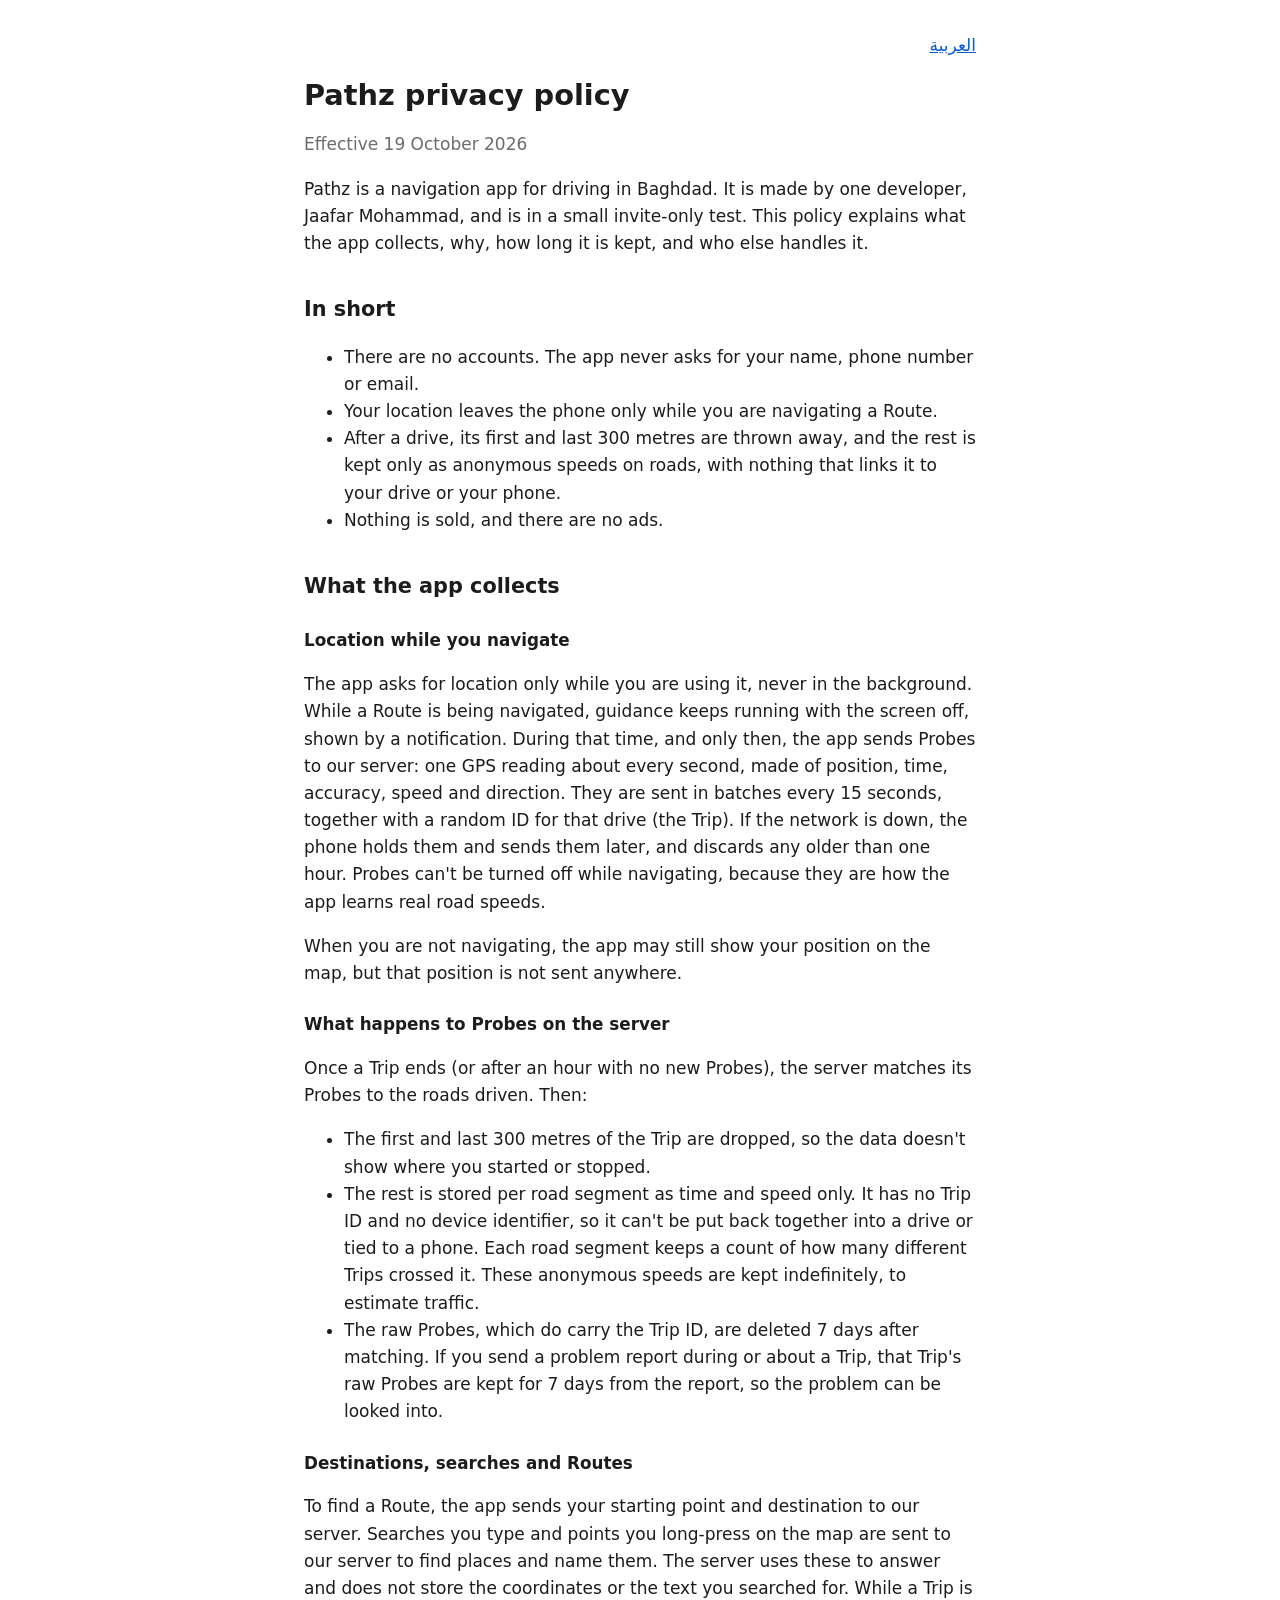
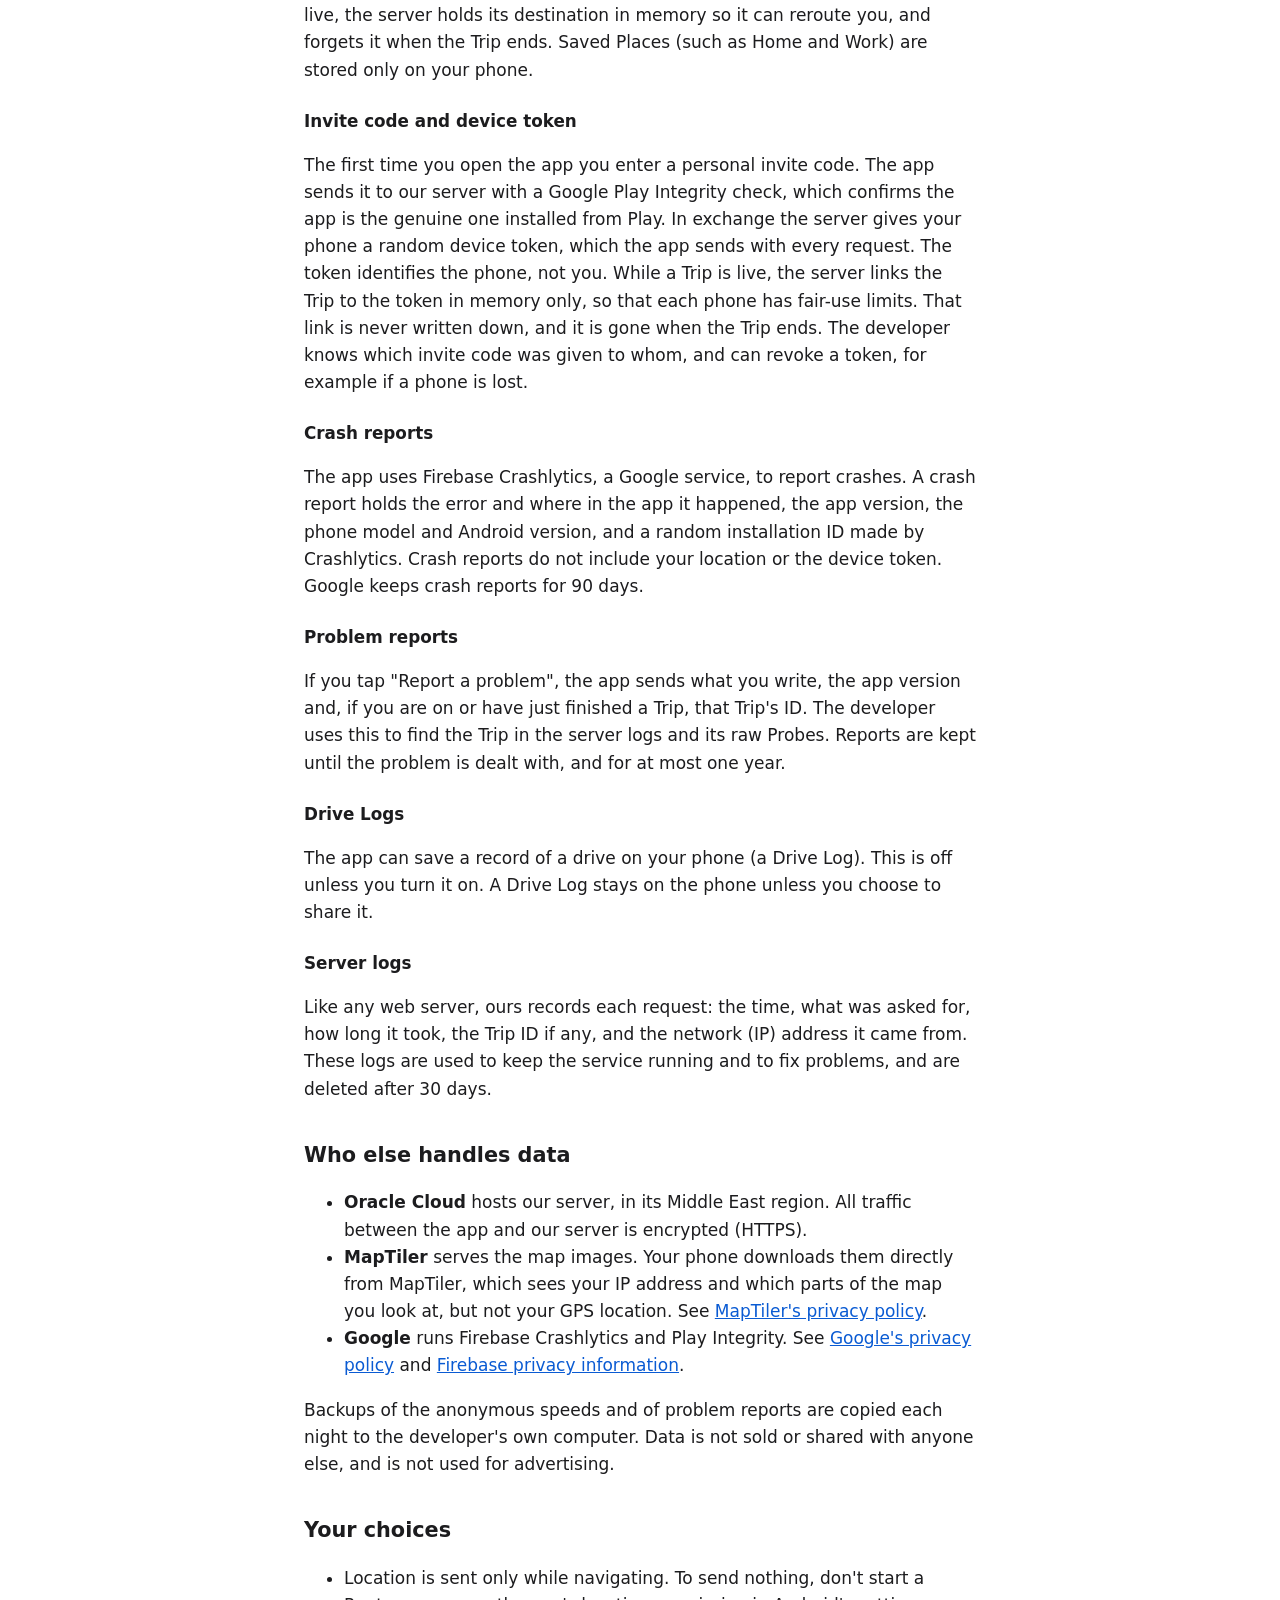
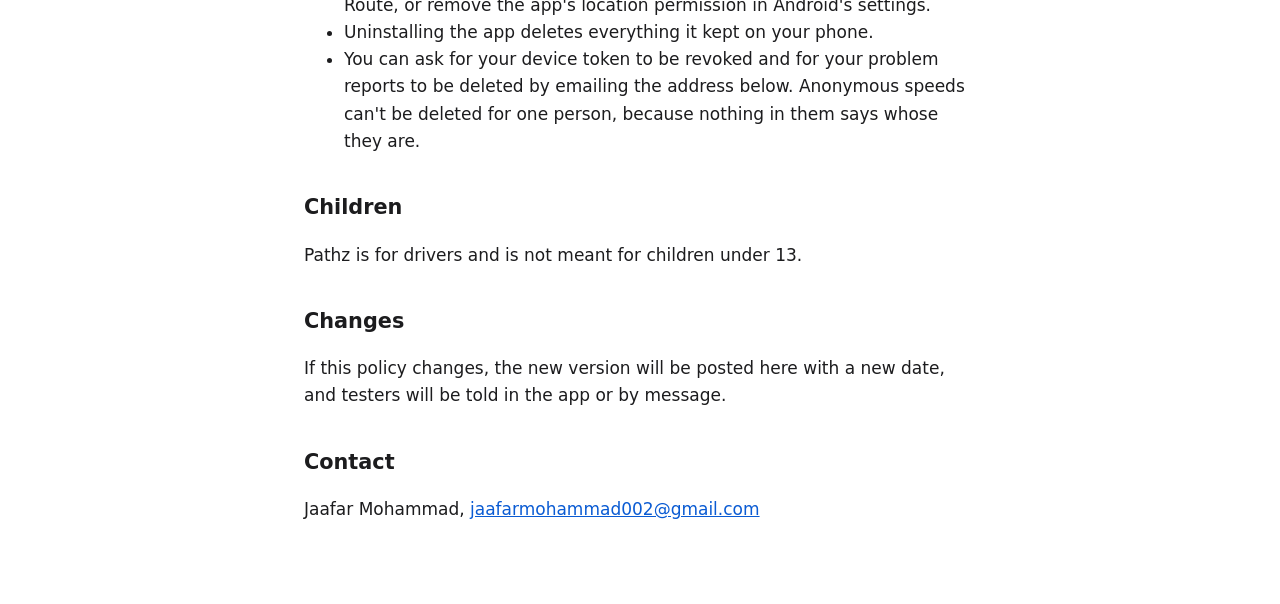
==== index.html @ 65086886 "Publish the Pathz privacy policy" ====
<!doctype html>
<html lang="en" dir="ltr">
<head>
<meta charset="utf-8">
<meta name="viewport" content="width=device-width, initial-scale=1">
<title>Pathz privacy policy</title>
<link rel="stylesheet" href="style.css">
<link rel="alternate" hreflang="ar" href="ar.html">
</head>
<body>
<main>
<p class="lang"><a href="ar.html" hreflang="ar" lang="ar">العربية</a></p>

<h1>Pathz privacy policy</h1>
<p class="meta">Effective 19 October 2026</p>

<p>Pathz is a navigation app for driving in Baghdad. It is made by one developer, Jaafar Mohammad, and is in a small invite-only test. This policy explains what the app collects, why, how long it is kept, and who else handles it.</p>

<h2>In short</h2>
<ul>
  <li>There are no accounts. The app never asks for your name, phone number or email.</li>
  <li>Your location leaves the phone only while you are navigating a Route.</li>
  <li>After a drive, its first and last 300 metres are thrown away, and the rest is kept only as anonymous speeds on roads, with nothing that links it to your drive or your phone.</li>
  <li>Nothing is sold, and there are no ads.</li>
</ul>

<h2>What the app collects</h2>

<h3>Location while you navigate</h3>
<p>The app asks for location only while you are using it, never in the background. While a Route is being navigated, guidance keeps running with the screen off, shown by a notification. During that time, and only then, the app sends Probes to our server: one GPS reading about every second, made of position, time, accuracy, speed and direction. They are sent in batches every 15 seconds, together with a random ID for that drive (the Trip). If the network is down, the phone holds them and sends them later, and discards any older than one hour. Probes can't be turned off while navigating, because they are how the app learns real road speeds.</p>
<p>When you are not navigating, the app may still show your position on the map, but that position is not sent anywhere.</p>

<h3>What happens to Probes on the server</h3>
<p>Once a Trip ends (or after an hour with no new Probes), the server matches its Probes to the roads driven. Then:</p>
<ul>
  <li>The first and last 300 metres of the Trip are dropped, so the data doesn't show where you started or stopped.</li>
  <li>The rest is stored per road segment as time and speed only. It has no Trip ID and no device identifier, so it can't be put back together into a drive or tied to a phone. Each road segment keeps a count of how many different Trips crossed it. These anonymous speeds are kept indefinitely, to estimate traffic.</li>
  <li>The raw Probes, which do carry the Trip ID, are deleted 7 days after matching. If you send a problem report during or about a Trip, that Trip's raw Probes are kept for 7 days from the report, so the problem can be looked into.</li>
</ul>

<h3>Destinations, searches and Routes</h3>
<p>To find a Route, the app sends your starting point and destination to our server. Searches you type and points you long-press on the map are sent to our server to find places and name them. The server uses these to answer and does not store the coordinates or the text you searched for. While a Trip is live, the server holds its destination in memory so it can reroute you, and forgets it when the Trip ends. Saved Places (such as Home and Work) are stored only on your phone.</p>

<h3>Invite code and device token</h3>
<p>The first time you open the app you enter a personal invite code. The app sends it to our server with a Google Play Integrity check, which confirms the app is the genuine one installed from Play. In exchange the server gives your phone a random device token, which the app sends with every request. The token identifies the phone, not you. While a Trip is live, the server links the Trip to the token in memory only, so that each phone has fair-use limits. That link is never written down, and it is gone when the Trip ends. The developer knows which invite code was given to whom, and can revoke a token, for example if a phone is lost.</p>

<h3>Crash reports</h3>
<p>The app uses Firebase Crashlytics, a Google service, to report crashes. A crash report holds the error and where in the app it happened, the app version, the phone model and Android version, and a random installation ID made by Crashlytics. Crash reports do not include your location or the device token. Google keeps crash reports for 90 days.</p>

<h3>Problem reports</h3>
<p>If you tap "Report a problem", the app sends what you write, the app version and, if you are on or have just finished a Trip, that Trip's ID. The developer uses this to find the Trip in the server logs and its raw Probes. Reports are kept until the problem is dealt with, and for at most one year.</p>

<h3>Drive Logs</h3>
<p>The app can save a record of a drive on your phone (a Drive Log). This is off unless you turn it on. A Drive Log stays on the phone unless you choose to share it.</p>

<h3>Server logs</h3>
<p>Like any web server, ours records each request: the time, what was asked for, how long it took, the Trip ID if any, and the network (IP) address it came from. These logs are used to keep the service running and to fix problems, and are deleted after 30 days.</p>

<h2>Who else handles data</h2>
<ul>
  <li><strong>Oracle Cloud</strong> hosts our server, in its Middle East region. All traffic between the app and our server is encrypted (HTTPS).</li>
  <li><strong>MapTiler</strong> serves the map images. Your phone downloads them directly from MapTiler, which sees your IP address and which parts of the map you look at, but not your GPS location. See <a href="https://www.maptiler.com/privacy-policy/">MapTiler's privacy policy</a>.</li>
  <li><strong>Google</strong> runs Firebase Crashlytics and Play Integrity. See <a href="https://policies.google.com/privacy">Google's privacy policy</a> and <a href="https://firebase.google.com/support/privacy">Firebase privacy information</a>.</li>
</ul>
<p>Backups of the anonymous speeds and of problem reports are copied each night to the developer's own computer. Data is not sold or shared with anyone else, and is not used for advertising.</p>

<h2>Your choices</h2>
<ul>
  <li>Location is sent only while navigating. To send nothing, don't start a Route, or remove the app's location permission in Android's settings.</li>
  <li>Uninstalling the app deletes everything it kept on your phone.</li>
  <li>You can ask for your device token to be revoked and for your problem reports to be deleted by emailing the address below. Anonymous speeds can't be deleted for one person, because nothing in them says whose they are.</li>
</ul>

<h2>Children</h2>
<p>Pathz is for drivers and is not meant for children under 13.</p>

<h2>Changes</h2>
<p>If this policy changes, the new version will be posted here with a new date, and testers will be told in the app or by message.</p>

<h2>Contact</h2>
<p>Jaafar Mohammad, <a href="mailto:jaafarmohammad002@gmail.com">jaafarmohammad002@gmail.com</a></p>
</main>
</body>
</html>
---- style.css ----
:root {
  color-scheme: light dark;
  --text: #1c1c1e;
  --muted: #6b6b70;
  --bg: #ffffff;
  --link: #0a5bd3;
}
@media (prefers-color-scheme: dark) {
  :root {
    --text: #ececef;
    --muted: #a0a0a8;
    --bg: #16161a;
    --link: #7fb0ff;
  }
}
body {
  margin: 0;
  background: var(--bg);
  color: var(--text);
  font: 17px/1.6 system-ui, -apple-system, "Segoe UI", "Noto Sans Arabic", "Noto Sans", sans-serif;
}
main {
  max-width: 42rem;
  margin: 0 auto;
  padding: 2rem 16px 4rem;
}
h1 { font-size: 1.8rem; line-height: 1.25; margin-bottom: 0.25rem; }
h2 { font-size: 1.3rem; margin-top: 2.25rem; }
h3 { font-size: 1.05rem; margin-top: 1.5rem; }
a { color: var(--link); }
.meta, .lang { color: var(--muted); }
.lang { text-align: end; margin: 0; }
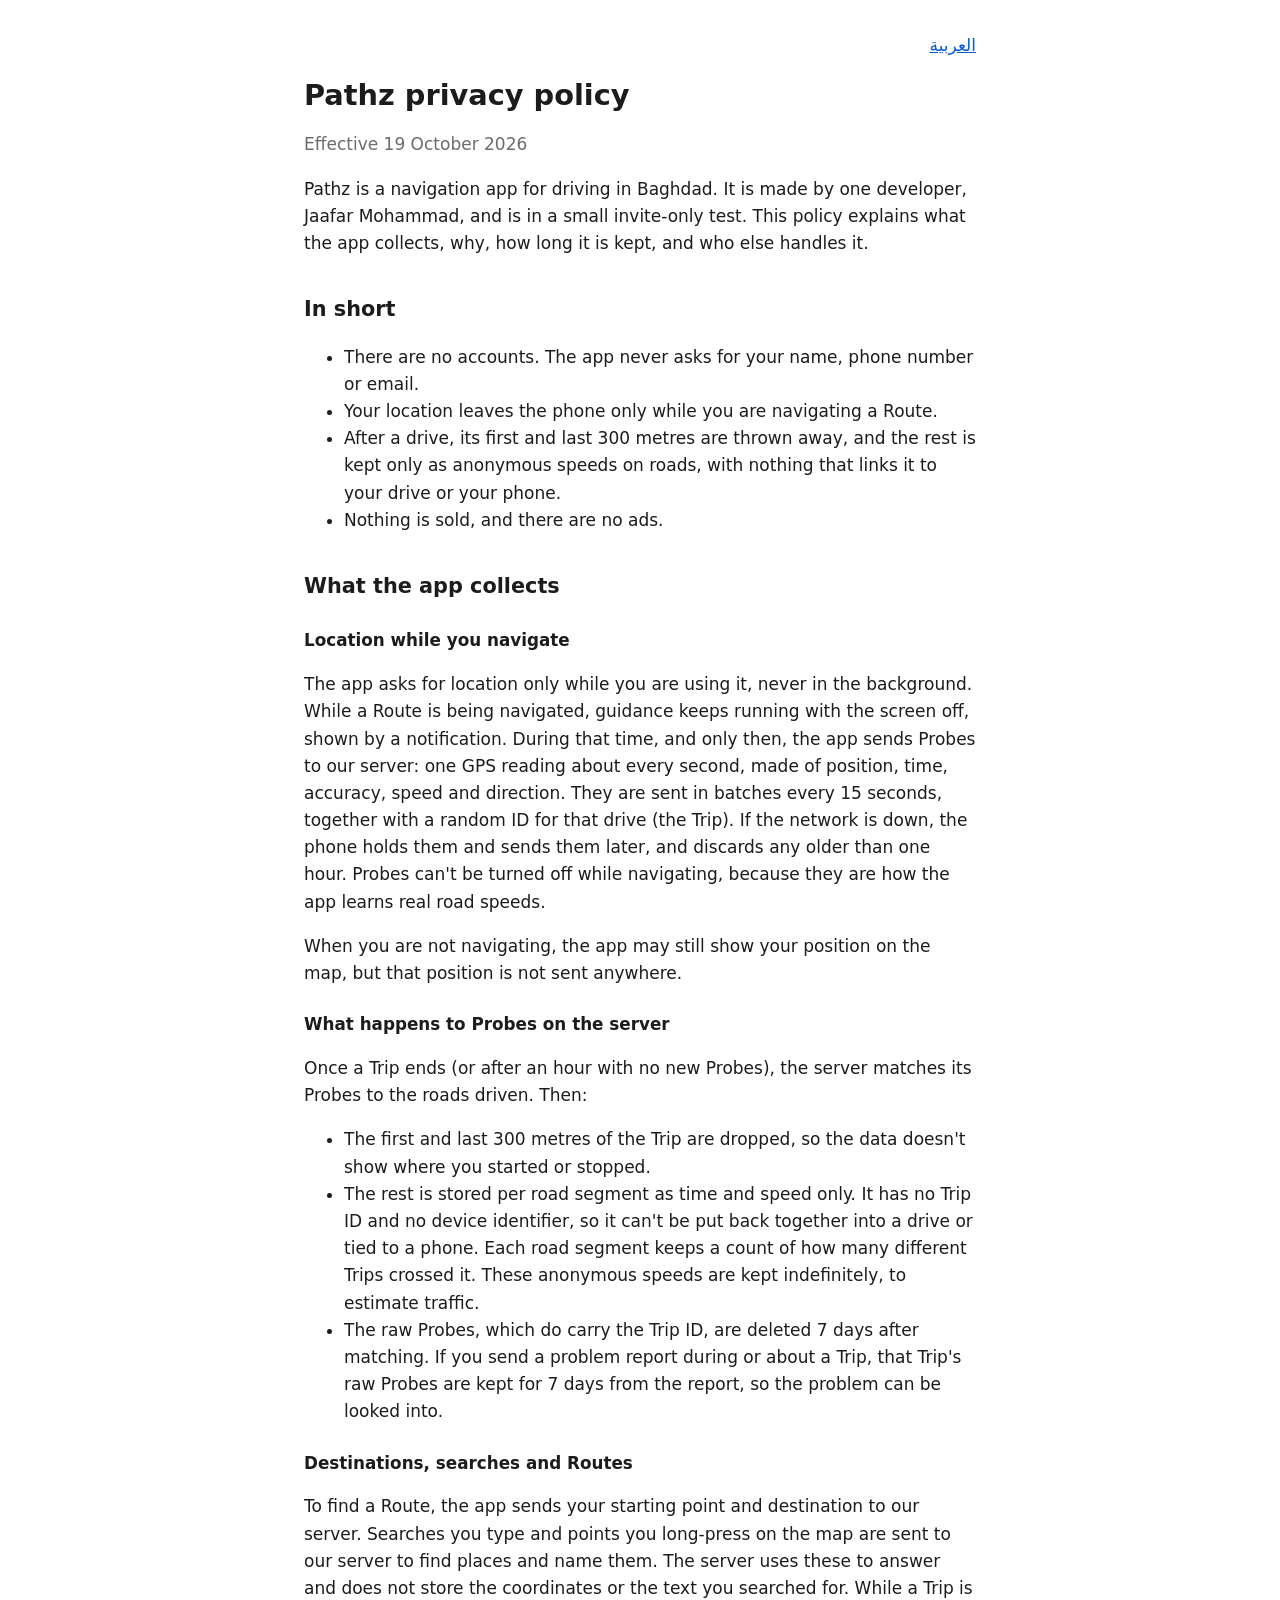
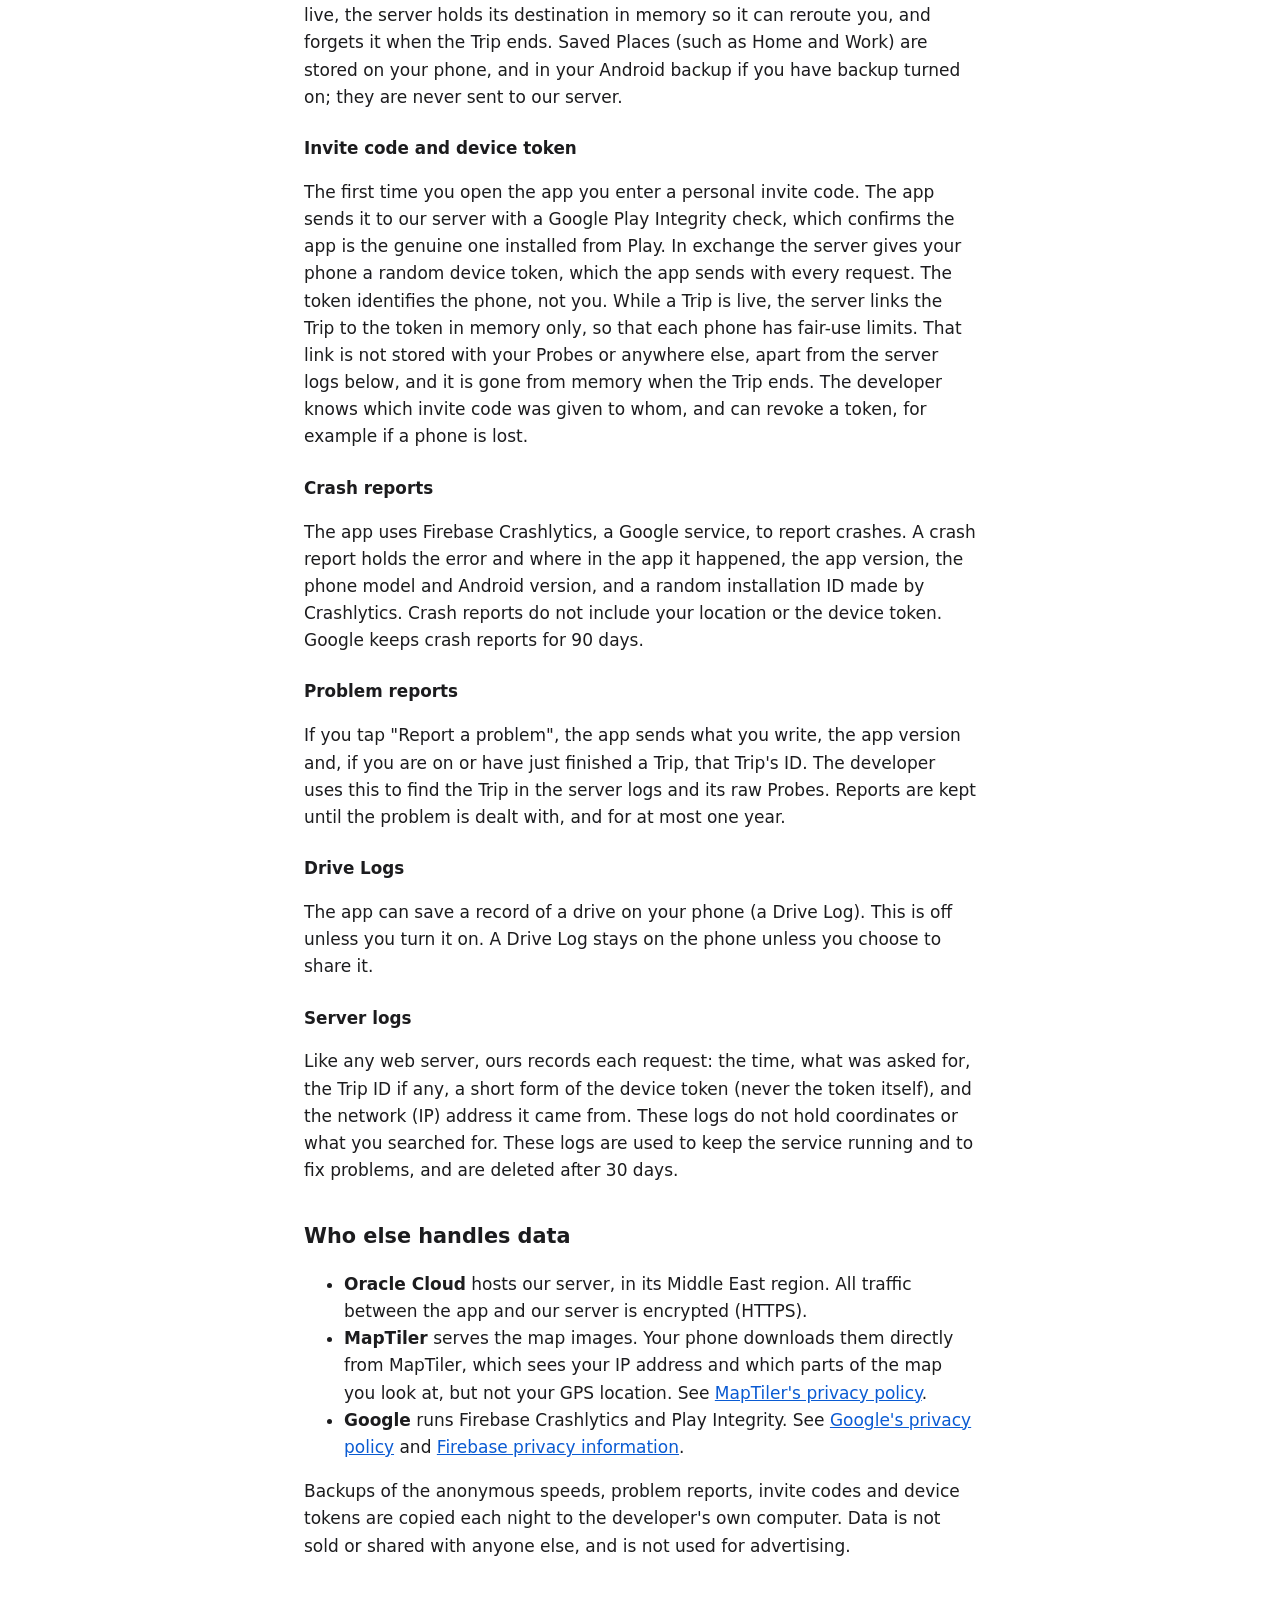
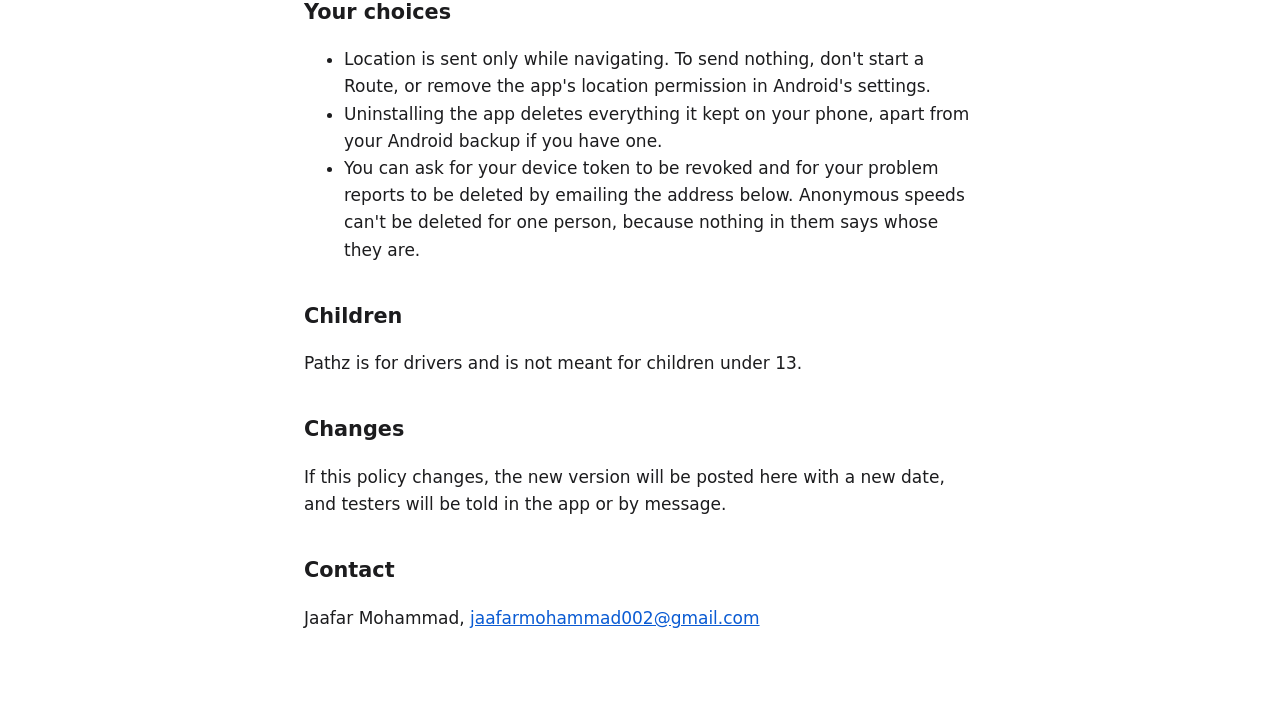
==== commit 540c163a: "Say what the logs and backups hold, and that Saved Places can be in an Android backup" ====
--- a/index.html
+++ b/index.html
@@ -39,10 +39,10 @@
 </ul>
 
 <h3>Destinations, searches and Routes</h3>
-<p>To find a Route, the app sends your starting point and destination to our server. Searches you type and points you long-press on the map are sent to our server to find places and name them. The server uses these to answer and does not store the coordinates or the text you searched for. While a Trip is live, the server holds its destination in memory so it can reroute you, and forgets it when the Trip ends. Saved Places (such as Home and Work) are stored only on your phone.</p>
+<p>To find a Route, the app sends your starting point and destination to our server. Searches you type and points you long-press on the map are sent to our server to find places and name them. The server uses these to answer and does not store the coordinates or the text you searched for. While a Trip is live, the server holds its destination in memory so it can reroute you, and forgets it when the Trip ends. Saved Places (such as Home and Work) are stored on your phone, and in your Android backup if you have backup turned on; they are never sent to our server.</p>
 
 <h3>Invite code and device token</h3>
-<p>The first time you open the app you enter a personal invite code. The app sends it to our server with a Google Play Integrity check, which confirms the app is the genuine one installed from Play. In exchange the server gives your phone a random device token, which the app sends with every request. The token identifies the phone, not you. While a Trip is live, the server links the Trip to the token in memory only, so that each phone has fair-use limits. That link is never written down, and it is gone when the Trip ends. The developer knows which invite code was given to whom, and can revoke a token, for example if a phone is lost.</p>
+<p>The first time you open the app you enter a personal invite code. The app sends it to our server with a Google Play Integrity check, which confirms the app is the genuine one installed from Play. In exchange the server gives your phone a random device token, which the app sends with every request. The token identifies the phone, not you. While a Trip is live, the server links the Trip to the token in memory only, so that each phone has fair-use limits. That link is not stored with your Probes or anywhere else, apart from the server logs below, and it is gone from memory when the Trip ends. The developer knows which invite code was given to whom, and can revoke a token, for example if a phone is lost.</p>
 
 <h3>Crash reports</h3>
 <p>The app uses Firebase Crashlytics, a Google service, to report crashes. A crash report holds the error and where in the app it happened, the app version, the phone model and Android version, and a random installation ID made by Crashlytics. Crash reports do not include your location or the device token. Google keeps crash reports for 90 days.</p>
@@ -54,7 +54,7 @@
 <p>The app can save a record of a drive on your phone (a Drive Log). This is off unless you turn it on. A Drive Log stays on the phone unless you choose to share it.</p>
 
 <h3>Server logs</h3>
-<p>Like any web server, ours records each request: the time, what was asked for, how long it took, the Trip ID if any, and the network (IP) address it came from. These logs are used to keep the service running and to fix problems, and are deleted after 30 days.</p>
+<p>Like any web server, ours records each request: the time, what was asked for, the Trip ID if any, a short form of the device token (never the token itself), and the network (IP) address it came from. These logs do not hold coordinates or what you searched for. These logs are used to keep the service running and to fix problems, and are deleted after 30 days.</p>
 
 <h2>Who else handles data</h2>
 <ul>
@@ -62,12 +62,12 @@
   <li><strong>MapTiler</strong> serves the map images. Your phone downloads them directly from MapTiler, which sees your IP address and which parts of the map you look at, but not your GPS location. See <a href="https://www.maptiler.com/privacy-policy/">MapTiler's privacy policy</a>.</li>
   <li><strong>Google</strong> runs Firebase Crashlytics and Play Integrity. See <a href="https://policies.google.com/privacy">Google's privacy policy</a> and <a href="https://firebase.google.com/support/privacy">Firebase privacy information</a>.</li>
 </ul>
-<p>Backups of the anonymous speeds and of problem reports are copied each night to the developer's own computer. Data is not sold or shared with anyone else, and is not used for advertising.</p>
+<p>Backups of the anonymous speeds, problem reports, invite codes and device tokens are copied each night to the developer's own computer. Data is not sold or shared with anyone else, and is not used for advertising.</p>
 
 <h2>Your choices</h2>
 <ul>
   <li>Location is sent only while navigating. To send nothing, don't start a Route, or remove the app's location permission in Android's settings.</li>
-  <li>Uninstalling the app deletes everything it kept on your phone.</li>
+  <li>Uninstalling the app deletes everything it kept on your phone, apart from your Android backup if you have one.</li>
   <li>You can ask for your device token to be revoked and for your problem reports to be deleted by emailing the address below. Anonymous speeds can't be deleted for one person, because nothing in them says whose they are.</li>
 </ul>
 
